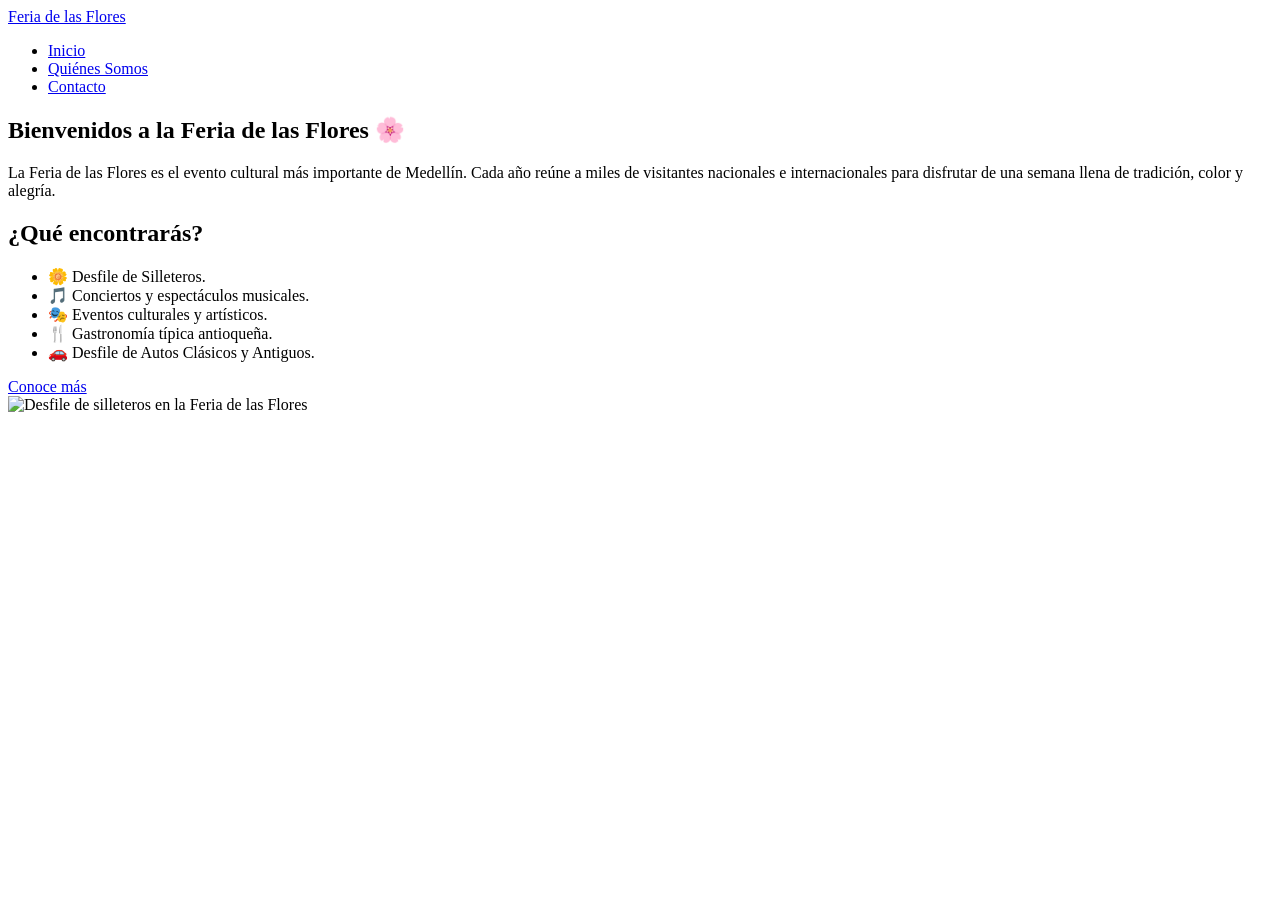
==== index.html @ 1d2eb93b "primeros cambios florez" ====
<!DOCTYPE html>
<html lang="es">
<head>
    <meta charset="UTF-8">
    <meta name="viewport" content="width=device-width, initial-scale=1.0">
    <title>Feria de las Flores</title>
    <link rel="stylesheet" href="style.css">
</head>
<body>

    <header>
        <nav class="navbar">
            <div class="logo">
                <a href="index.html">Feria de las Flores</a>
            </div>

            <ul class="menu">
                <li><a href="index.html">Inicio</a></li>
                <li><a href="quienesSomos.html">Quiénes Somos</a></li>
                <li><a href="contacto.html">Contacto</a></li>
            </ul>
        </nav>
    </header>
      <main>

    <section class="inicio">

        <div class="contenido">

            <div class="texto">

                <h1>Bienvenidos a la Feria de las Flores 🌸</h1>

                <p>
                    La Feria de las Flores es el evento cultural más importante de
                    Medellín. Cada año reúne a miles de visitantes nacionales e
                    internacionales para disfrutar de una semana llena de tradición,
                    color y alegría.
                </p>

                <h2>¿Qué encontrarás?</h2>

                <ul>
                    <li>🌼 Desfile de Silleteros.</li>
                    <li>🎵 Conciertos y espectáculos musicales.</li>
                    <li>🎭 Eventos culturales y artísticos.</li>
                    <li>🍴 Gastronomía típica antioqueña.</li>
                    <li>🚗 Desfile de Autos Clásicos y Antiguos.</li>
                </ul>

                <a href="#" class="boton">Conoce más</a>

            </div>

            <div class="imagen">

                <img src="img/feria-flores.jpg"
                     alt="Desfile de silleteros en la Feria de las Flores">

            </div>

        </div>

    </section>

</main>

</body>
</html>
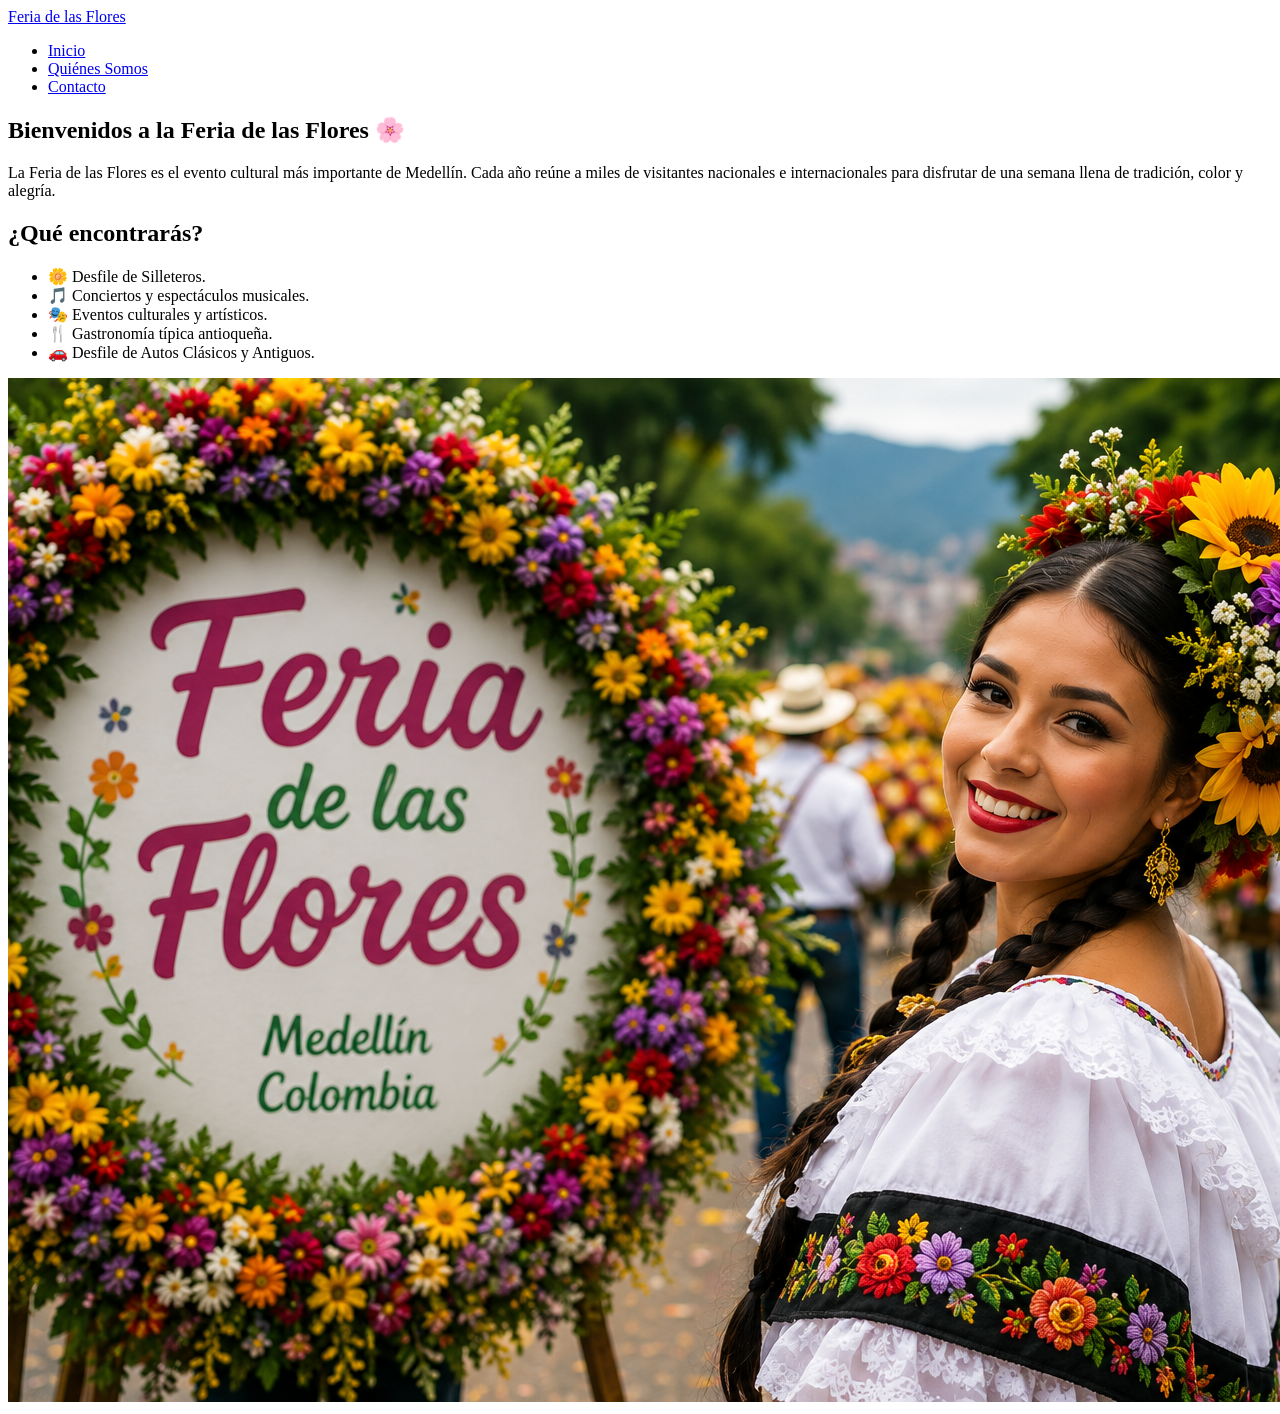
==== commit 8d48a81d: "organizando imagenes" ====
--- a/index.html
+++ b/index.html
@@ -47,14 +47,13 @@
                     <li>🍴 Gastronomía típica antioqueña.</li>
                     <li>🚗 Desfile de Autos Clásicos y Antiguos.</li>
                 </ul>
-
-                <a href="#" class="boton">Conoce más</a>
+          
 
             </div>
 
             <div class="imagen">
 
-                <img src="img/feria-flores.jpg"
+                <img src="img/img1.png"
                      alt="Desfile de silleteros en la Feria de las Flores">
 
             </div>
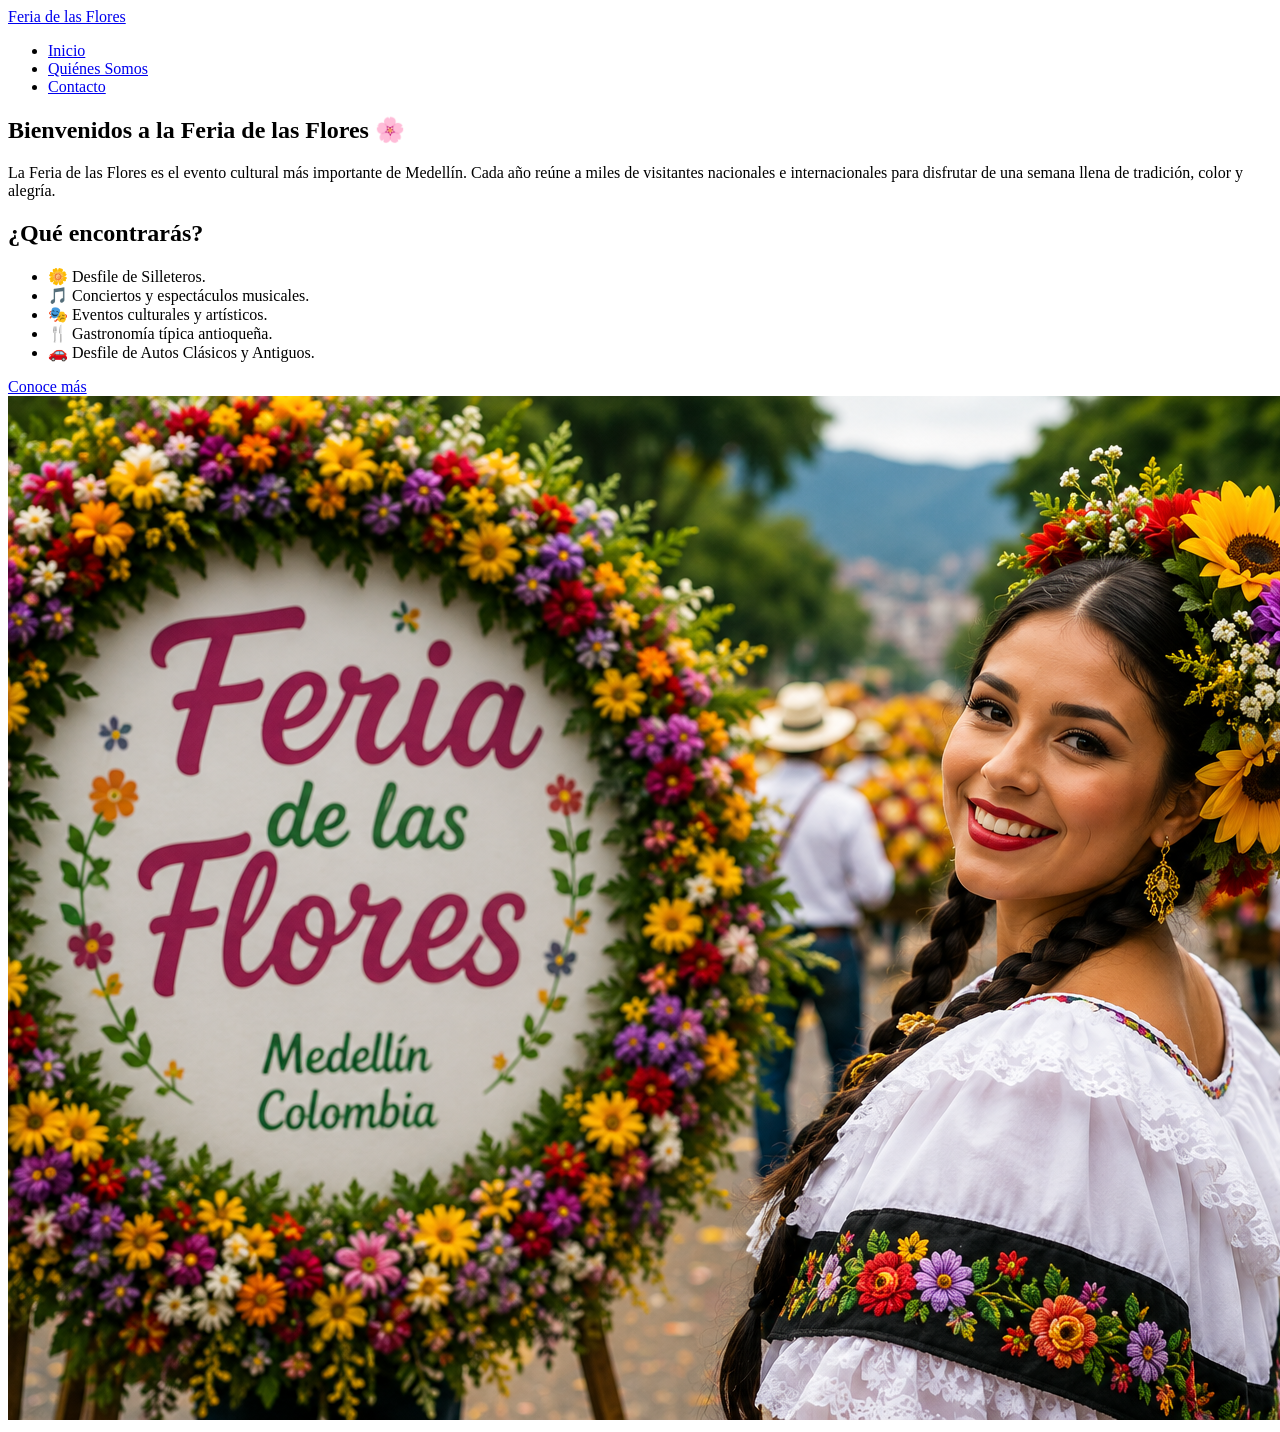
==== commit d1bfa757: "organizando imagen" ====
--- a/index.html
+++ b/index.html
@@ -47,7 +47,8 @@
                     <li>🍴 Gastronomía típica antioqueña.</li>
                     <li>🚗 Desfile de Autos Clásicos y Antiguos.</li>
                 </ul>
-          
+
+                <a href="#" class="boton">Conoce más</a>
 
             </div>
 
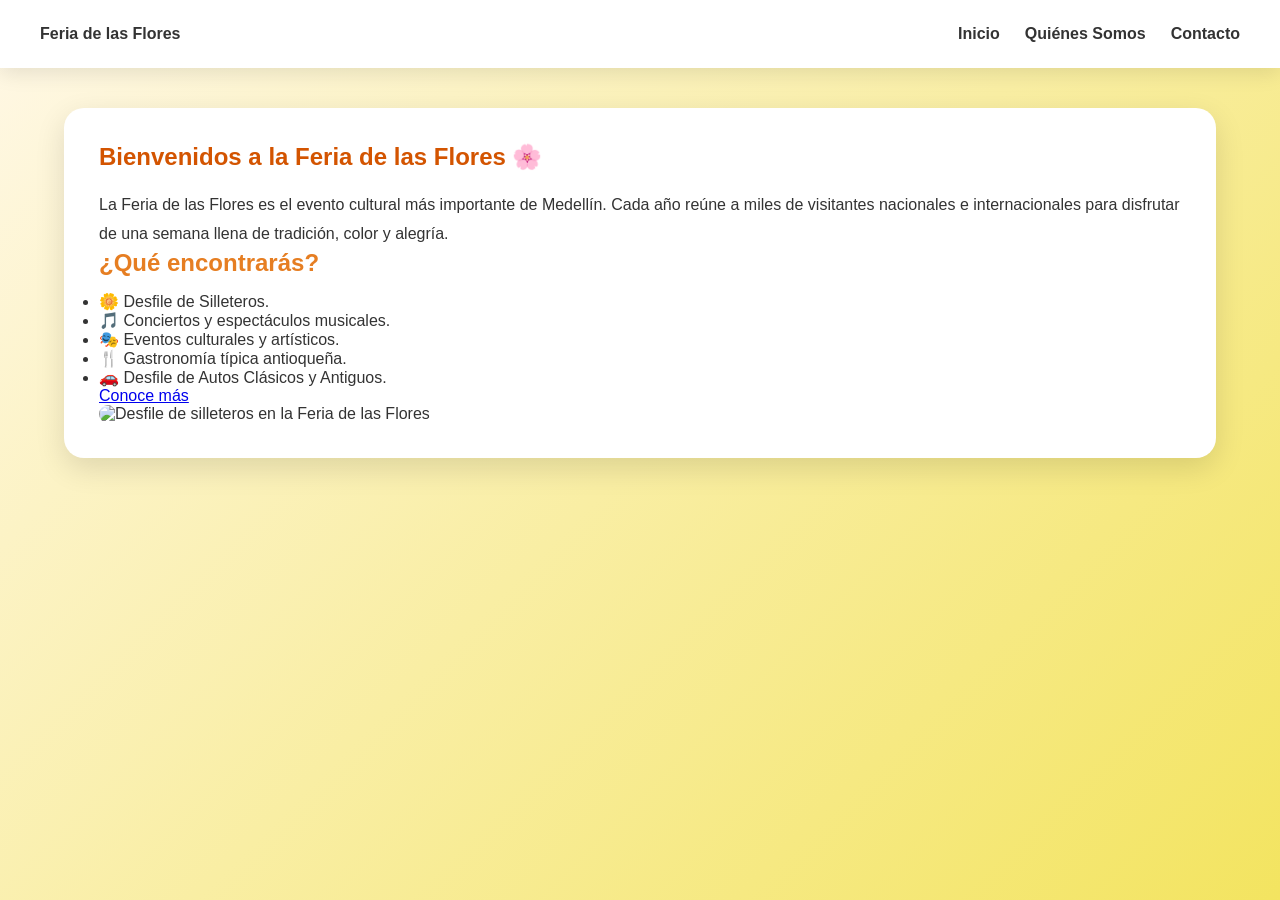
==== commit 1c520982: "Mis cambios antes de actualizar" ====
--- a/index.html
+++ b/index.html
@@ -4,7 +4,7 @@
     <meta charset="UTF-8">
     <meta name="viewport" content="width=device-width, initial-scale=1.0">
     <title>Feria de las Flores</title>
-    <link rel="stylesheet" href="style.css">
+    <link rel="stylesheet" href="styles.css">
 </head>
 <body>
 
@@ -54,7 +54,7 @@
 
             <div class="imagen">
 
-                <img src="img/img1.png"
+                <img src="img/feria-flores.jpg"
                      alt="Desfile de silleteros en la Feria de las Flores">
 
             </div>
--- a/styles.css
+++ b/styles.css
@@ -0,0 +1,96 @@
+*{
+    margin:0;
+    padding:0;
+    box-sizing:border-box;
+}
+
+body{
+    font-family:Arial, Helvetica, sans-serif;
+    background:linear-gradient(135deg,#FFF8E7,#F3E460);
+    color:#333;
+    min-height:100vh;
+}
+
+header{
+    background:#ffffff;
+    padding:25px 40px;
+    box-shadow:0 5px 20px rgba(0,0,0,.1);
+}
+
+nav{
+    display:flex;
+    justify-content:space-between;
+    align-items:center;
+}
+
+nav ul{
+    display:flex;
+    gap:25px;
+    list-style:none;
+}
+
+nav a{
+    text-decoration:none;
+    color:#333;
+    font-weight:bold;
+    transition:.3s;
+}
+
+nav a:hover{
+    color:#e67e22;
+}
+
+main{
+    width:90%;
+    max-width:1200px;
+    margin:40px auto;
+}
+
+section{
+    background:white;
+    padding:35px;
+    border-radius:20px;
+    margin-bottom:30px;
+    box-shadow:0 10px 30px rgba(0,0,0,.12);
+}
+
+h1{
+    color:#d35400;
+    margin-bottom:20px;
+}
+
+h2{
+    color:#e67e22;
+    margin-bottom:15px;
+}
+
+p{
+    line-height:1.8;
+}
+
+img{
+    width:100%;
+    border-radius:15px;
+}
+
+button{
+    background:#f39c12;
+    color:white;
+    border:none;
+    padding:14px 30px;
+    border-radius:10px;
+    cursor:pointer;
+}
+
+button:hover{
+    background:#d68910;
+}
+
+input,
+textarea{
+    width:100%;
+    padding:14px;
+    margin:10px 0 20px;
+    border:1px solid #ccc;
+    border-radius:10px;
+}
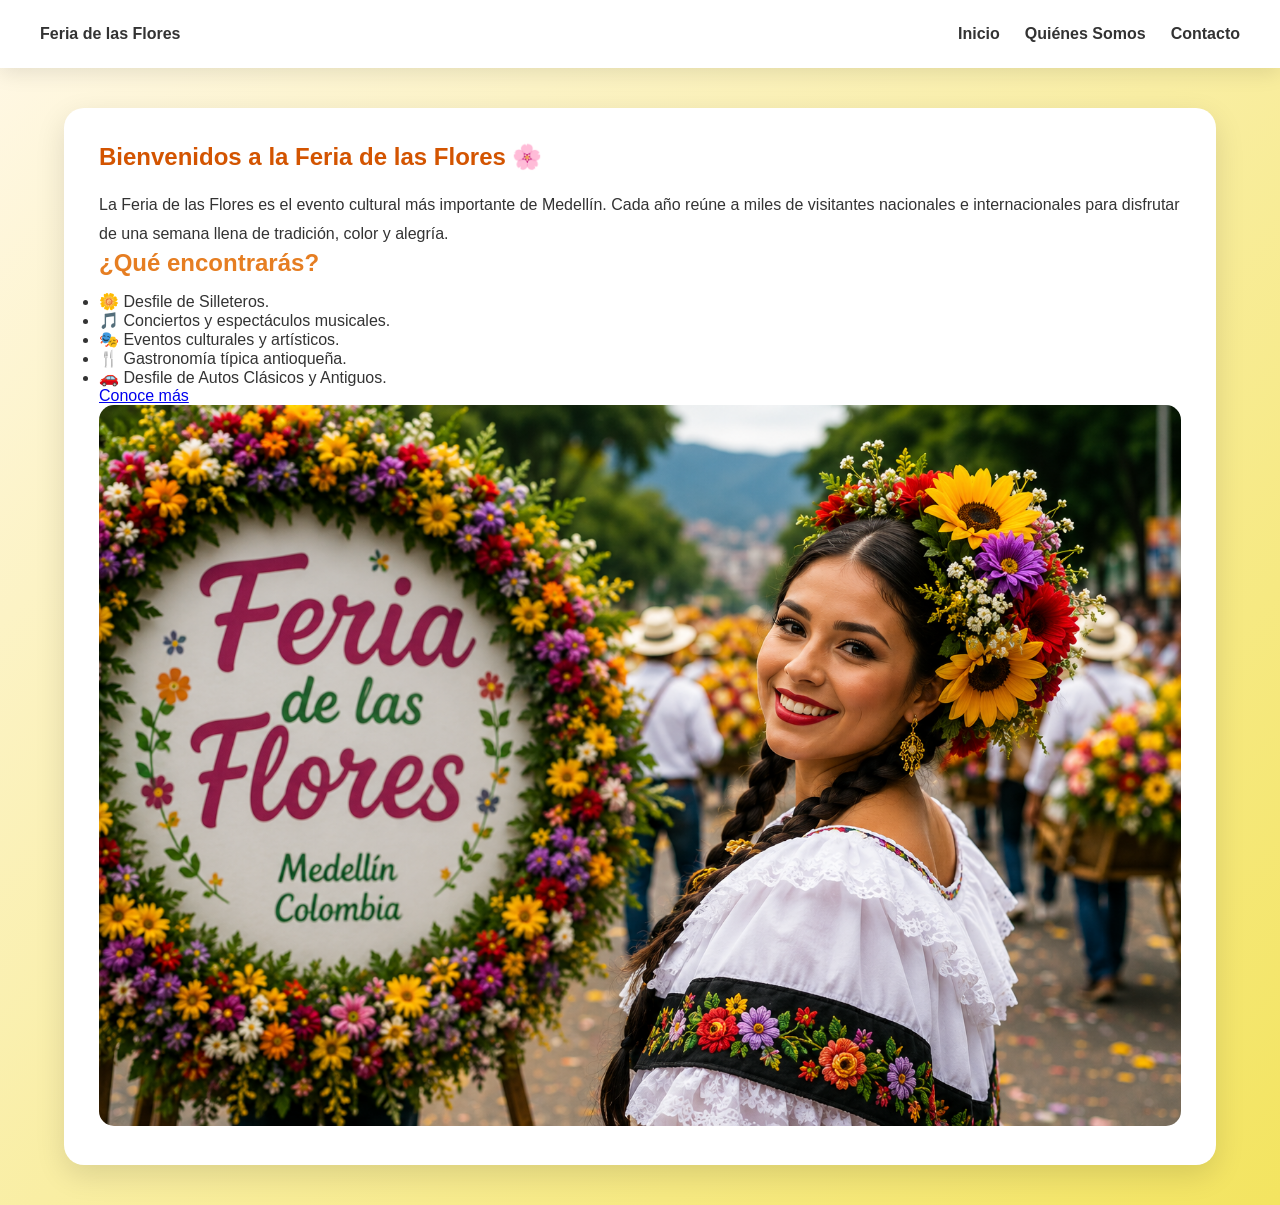
==== commit d974b3b7: "Merge origin/main en main" ====
--- a/index.html
+++ b/index.html
@@ -54,7 +54,7 @@
 
             <div class="imagen">
 
-                <img src="img/feria-flores.jpg"
+                <img src="img/img1.png"
                      alt="Desfile de silleteros en la Feria de las Flores">
 
             </div>
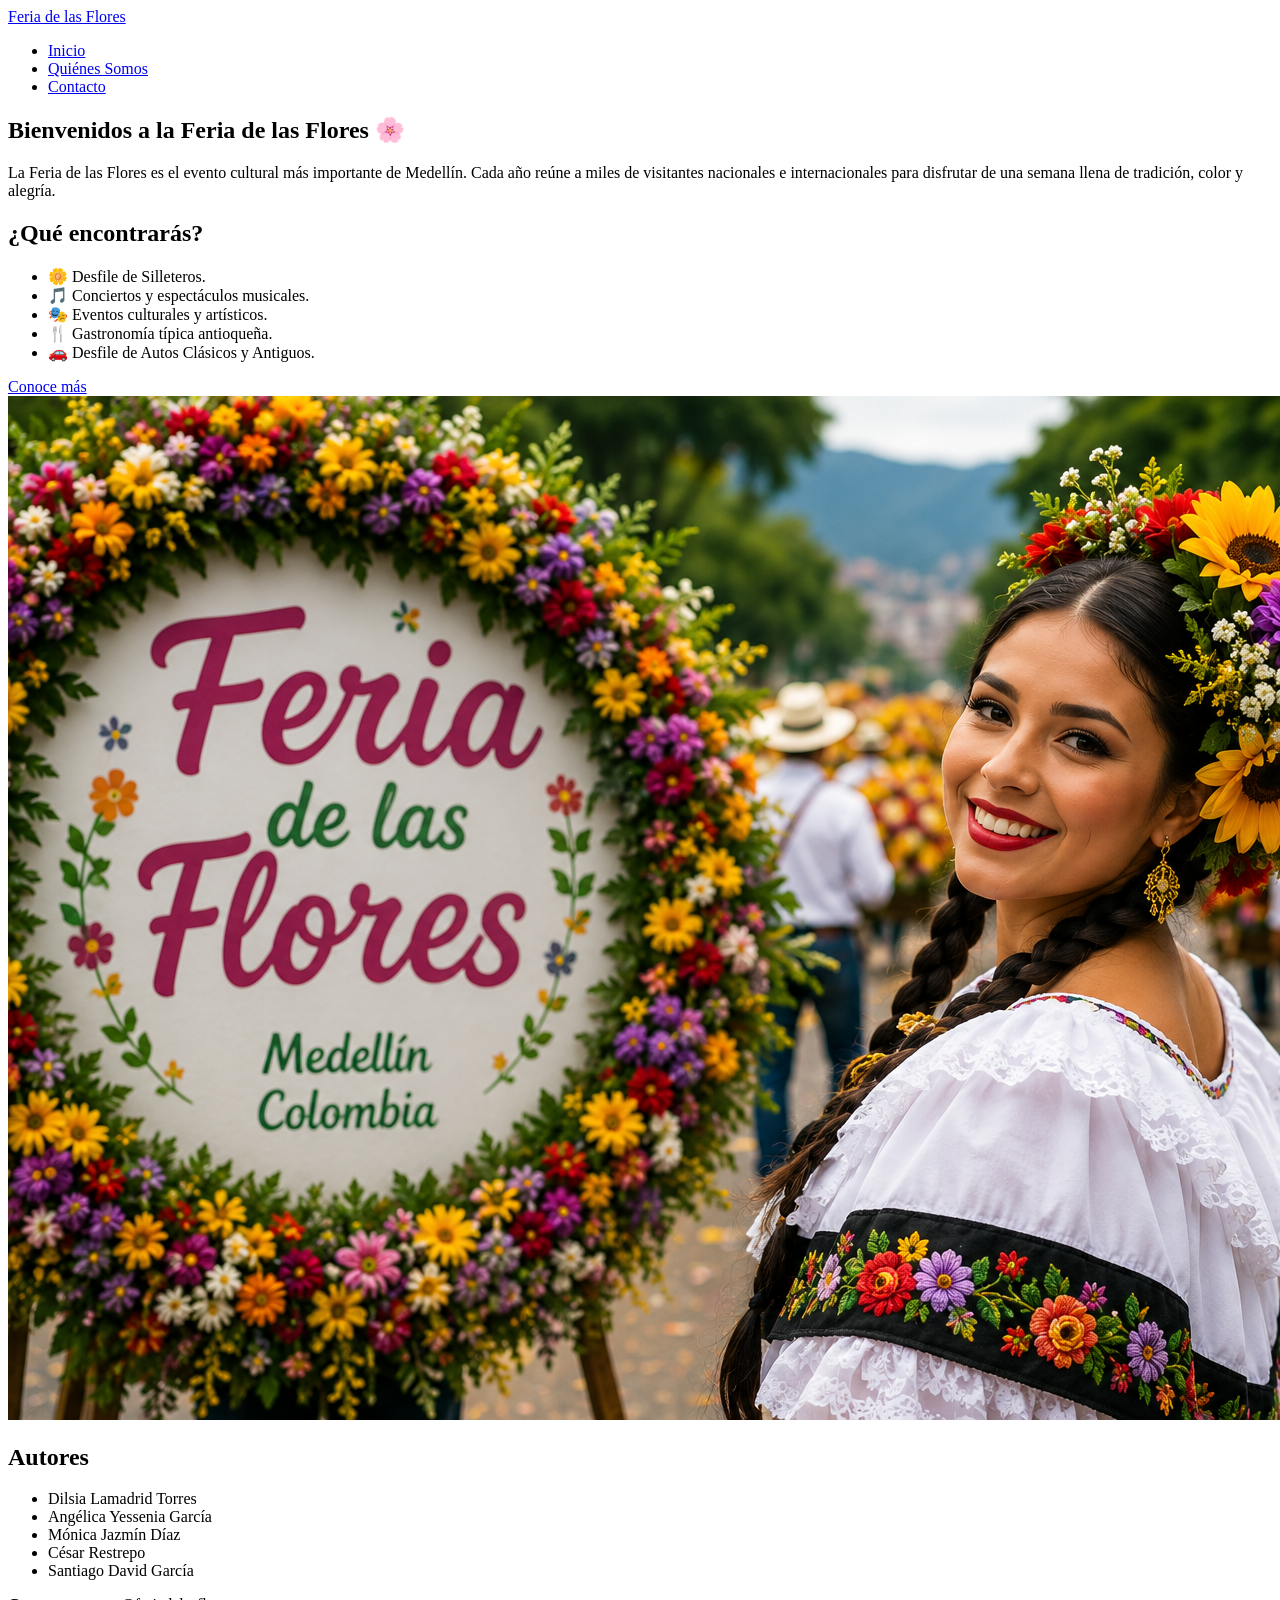
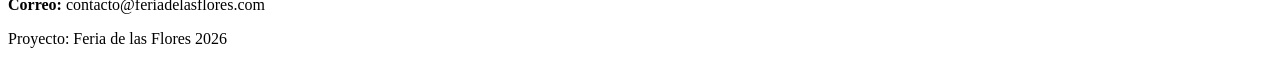
==== commit d6296cbf: "subiendo footer" ====
--- a/index.html
+++ b/index.html
@@ -65,5 +65,29 @@
 
 </main>
 
+<div id="footer">
+
+    <h2>Autores</h2>
+    <ul>
+        <li>Dilsia Lamadrid Torres</li>
+        <li>Angélica Yessenia García</li>
+        <li>Mónica Jazmín Díaz</li>
+        <li>César Restrepo</li>
+        <li>Santiago David García</li>
+    </ul>
+
+    <p>
+        <strong>Correo:</strong>
+        contacto@feriadelasflores.com
+    </p>
+
+    <p>
+        Proyecto: Feria de las Flores 2026
+    </p>
+
+</div>
+</footer>
+
+
 </body>
 </html>
--- a/styles.css
+++ b/styles.css
@@ -1,8 +1,15 @@
+<<<<<<< HEAD
+:root{
+    /* Fondos */
+    --background: #FEEFD1;
+    --surface: #FDE0B1;
+=======
 *{
     margin:0;
     padding:0;
     box-sizing:border-box;
 }
+>>>>>>> fdeddba9b386c64176e31af39df77371e66a2506
 
 body{
     font-family:Arial, Helvetica, sans-serif;
@@ -15,6 +22,11 @@
     background:#ffffff;
     padding:25px 40px;
     box-shadow:0 5px 20px rgba(0,0,0,.1);
+    position:fixed;
+    top:0;
+    left:0;
+    width:100%;
+    z-index:1000;
 }
 
 nav{
@@ -43,7 +55,7 @@
 main{
     width:90%;
     max-width:1200px;
-    margin:40px auto;
+    margin:120px auto 40px;
 }
 
 section{
@@ -80,6 +92,7 @@
     padding:14px 30px;
     border-radius:10px;
     cursor:pointer;
+    transition:.3s;
 }
 
 button:hover{
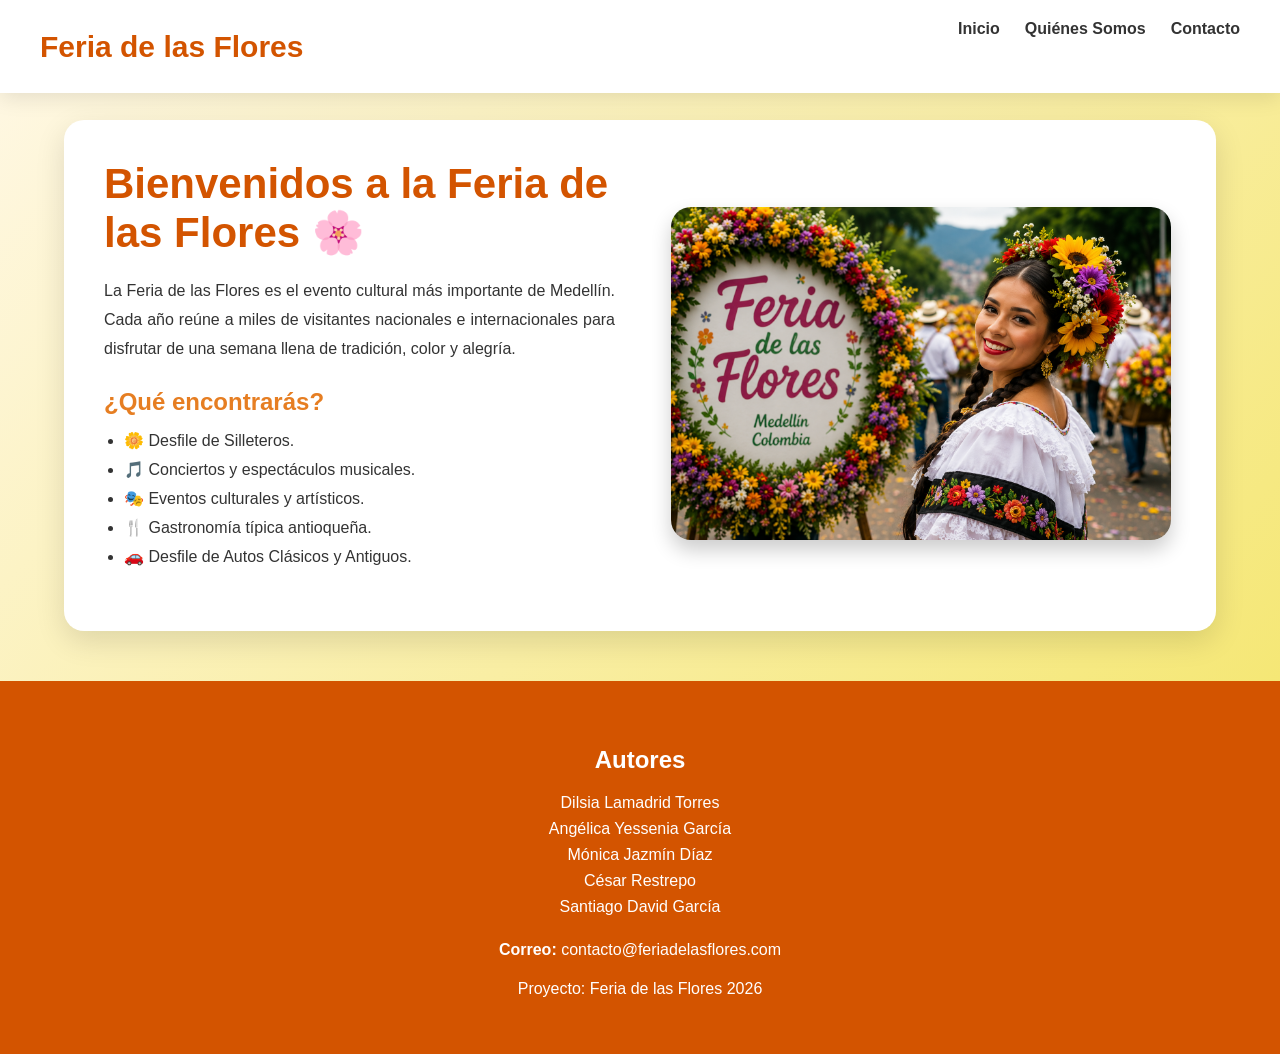
==== commit 55ed7823: "Actualiza la página principal y mejora los estilos" ====
--- a/index.html
+++ b/index.html
@@ -48,7 +48,7 @@
                     <li>🚗 Desfile de Autos Clásicos y Antiguos.</li>
                 </ul>
 
-                <a href="#" class="boton">Conoce más</a>
+                
 
             </div>
 
--- a/styles.css
+++ b/styles.css
@@ -1,15 +1,8 @@
-<<<<<<< HEAD
-:root{
-    /* Fondos */
-    --background: #FEEFD1;
-    --surface: #FDE0B1;
-=======
 *{
     margin:0;
     padding:0;
     box-sizing:border-box;
 }
->>>>>>> fdeddba9b386c64176e31af39df77371e66a2506
 
 body{
     font-family:Arial, Helvetica, sans-serif;
@@ -19,36 +12,45 @@
 }
 
 header{
-    background:#ffffff;
-    padding:25px 40px;
-    box-shadow:0 5px 20px rgba(0,0,0,.1);
+    background:#fff;
+    padding:20px 40px;
     position:fixed;
     top:0;
     left:0;
     width:100%;
+    box-shadow:0 5px 20px rgba(0,0,0,.1);
     z-index:1000;
 }
 
-nav{
+.navbar{
+    max-width:1200px;
+    margin:auto;
     display:flex;
     justify-content:space-between;
     align-items:center;
 }
 
-nav ul{
+.logo a{
+    text-decoration:none;
+    color:#d35400;
+    font-size:30px;
+    font-weight:bold;
+}
+
+.menu{
     display:flex;
+    list-style:none;
     gap:25px;
-    list-style:none;
-}
-
-nav a{
+}
+
+.menu a{
     text-decoration:none;
     color:#333;
     font-weight:bold;
     transition:.3s;
 }
 
-nav a:hover{
+.menu a:hover{
     color:#e67e22;
 }
 
@@ -59,35 +61,83 @@
 }
 
 section{
-    background:white;
-    padding:35px;
+    background:#fff;
+    padding:40px;
     border-radius:20px;
-    margin-bottom:30px;
     box-shadow:0 10px 30px rgba(0,0,0,.12);
+}
+
+.contenido{
+    display:flex;
+    justify-content:space-between;
+    align-items:center;
+    gap:50px;
+    flex-wrap:wrap;
+}
+
+.texto{
+    flex:1;
+    min-width:300px;
+}
+
+.imagen{
+    flex:1;
+    min-width:300px;
+    text-align:center;
+}
+
+.imagen img{
+    width:100%;
+    max-width:500px;
+    border-radius:20px;
+    box-shadow:0 10px 20px rgba(0,0,0,.2);
 }
 
 h1{
     color:#d35400;
     margin-bottom:20px;
+    font-size:42px;
 }
 
 h2{
     color:#e67e22;
-    margin-bottom:15px;
+    margin:25px 0 15px;
 }
 
 p{
     line-height:1.8;
-}
-
-img{
-    width:100%;
-    border-radius:15px;
+    margin-bottom:15px;
+    text-align:justify;
+}
+
+ul{
+    margin-left:20px;
+    margin-bottom:25px;
+}
+
+li{
+    margin-bottom:10px;
+}
+
+.boton{
+    display:inline-block;
+    background:#f39c12;
+    color:#fff;
+    text-decoration:none;
+    padding:14px 30px;
+    border-radius:10px;
+    font-weight:bold;
+    transition:.3s;
+}
+
+.boton:hover{
+    background:#d68910;
+    transform:translateY(-2px);
 }
 
 button{
     background:#f39c12;
-    color:white;
+    color:#fff;
     border:none;
     padding:14px 30px;
     border-radius:10px;
@@ -106,4 +156,84 @@
     margin:10px 0 20px;
     border:1px solid #ccc;
     border-radius:10px;
+    outline:none;
+}
+
+input:focus,
+textarea:focus{
+    border-color:#e67e22;
+}
+
+#footer{
+    background:#d35400;
+    color:#fff;
+    text-align:center;
+    padding:40px 20px;
+    margin-top:50px;
+}
+
+#footer h2{
+    color:#fff;
+    margin-bottom:20px;
+}
+
+#footer ul{
+    list-style:none;
+    margin:0 0 20px;
+    padding:0;
+}
+
+#footer li{
+    margin-bottom:8px;
+}
+
+#footer p{
+    margin-bottom:10px;
+    text-align:center;
+}
+
+@media(max-width:768px){
+
+    header{
+        padding:15px 20px;
+    }
+
+    .navbar{
+        flex-direction:column;
+        gap:20px;
+    }
+
+    .menu{
+        flex-direction:column;
+        align-items:center;
+    }
+
+    .contenido{
+        flex-direction:column;
+        text-align:center;
+    }
+
+    .texto{
+        order:2;
+    }
+
+    .imagen{
+        order:1;
+    }
+
+    h1{
+        font-size:32px;
+    }
+
+    section{
+        padding:25px;
+    }
+
+    main{
+        margin-top:170px;
+    }
+
+    p{
+        text-align:left;
+    }
 }
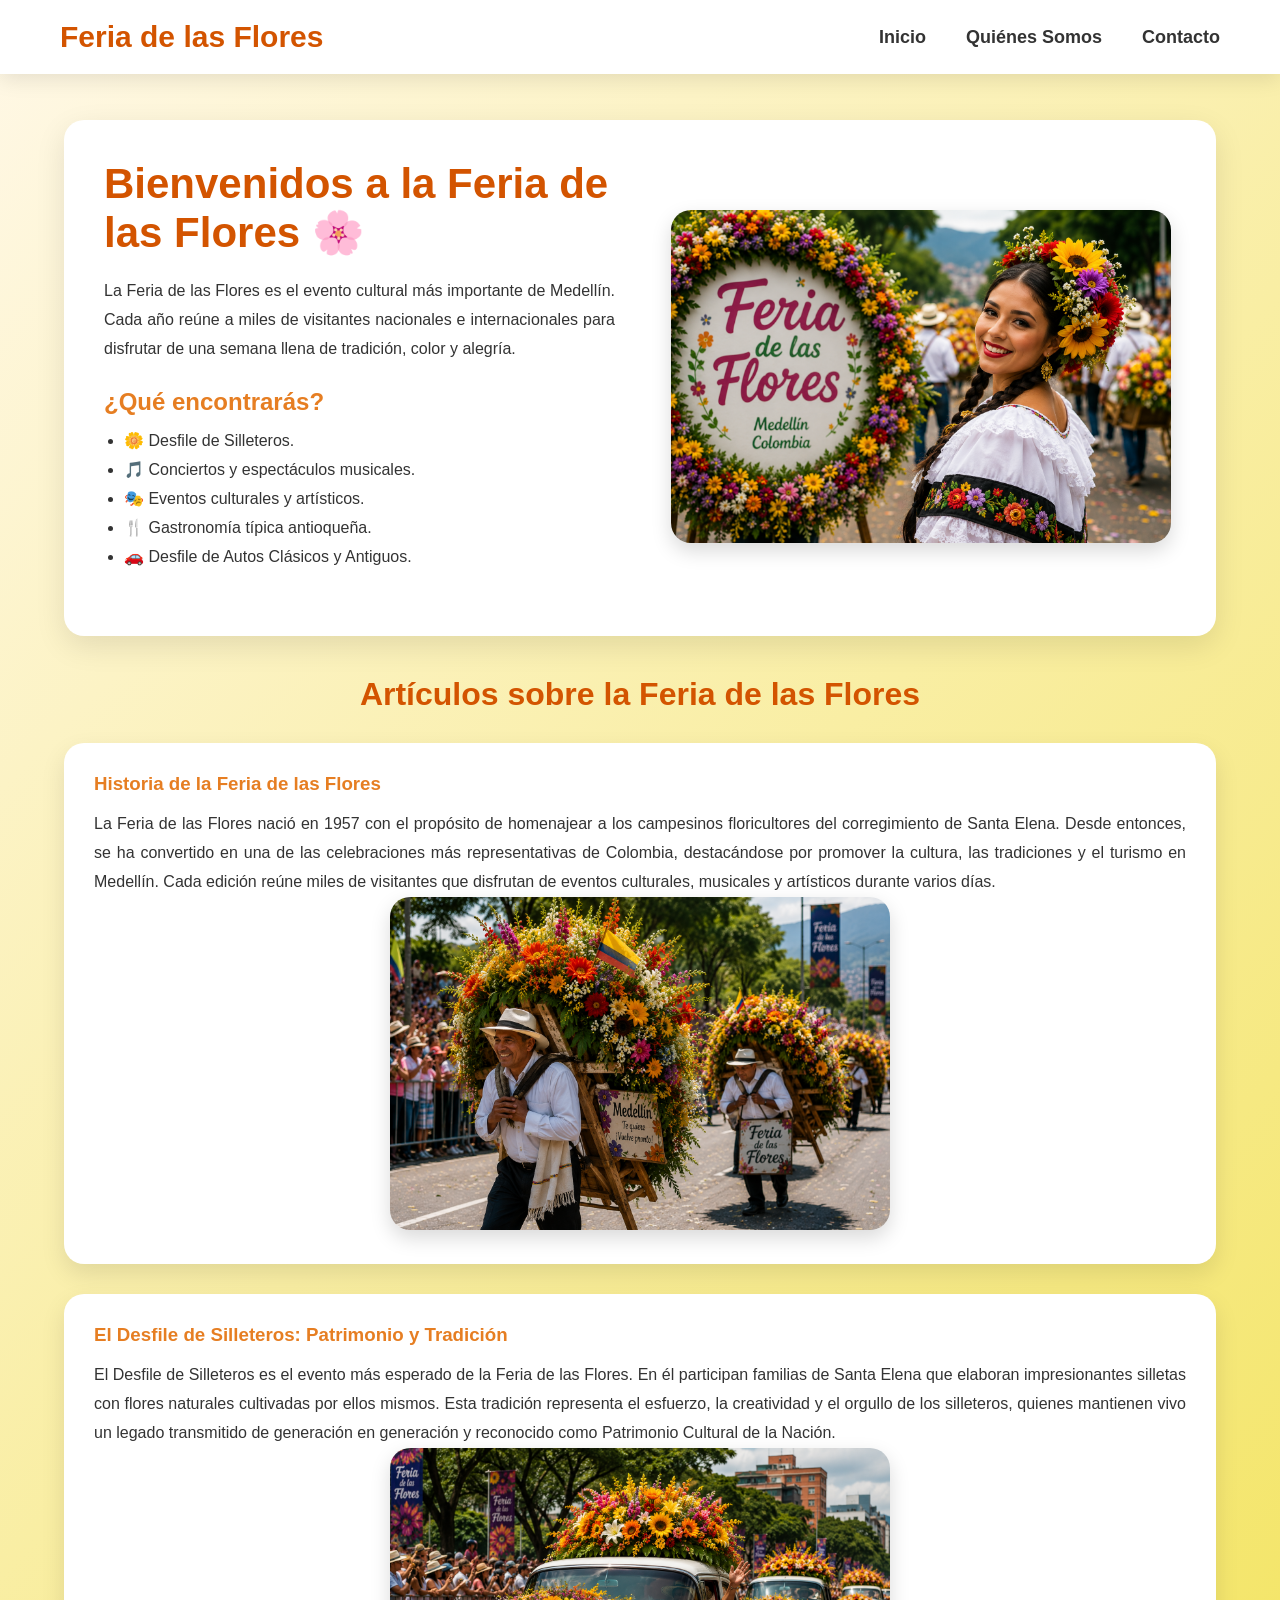
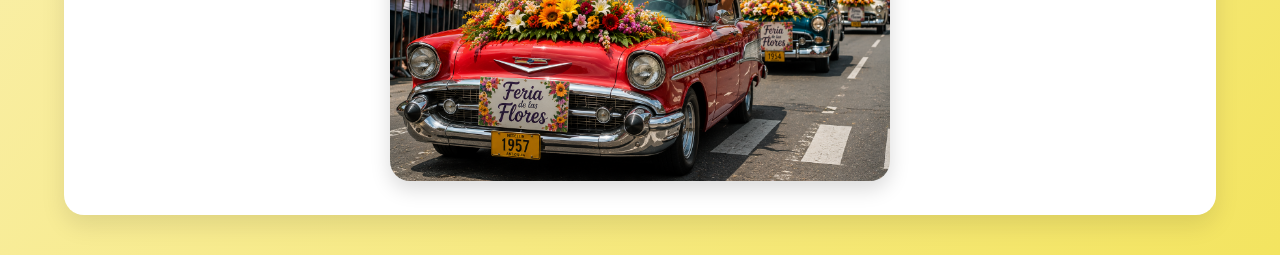
==== commit 3ebc16b0: "Actualiza index y estilos" ====
--- a/index.html
+++ b/index.html
@@ -21,73 +21,91 @@
             </ul>
         </nav>
     </header>
-      <main>
 
-    <section class="inicio">
+    <main>
 
-        <div class="contenido">
+        <section class="inicio">
 
-            <div class="texto">
+            <div class="contenido">
 
-                <h1>Bienvenidos a la Feria de las Flores 🌸</h1>
+                <div class="texto">
 
-                <p>
-                    La Feria de las Flores es el evento cultural más importante de
-                    Medellín. Cada año reúne a miles de visitantes nacionales e
-                    internacionales para disfrutar de una semana llena de tradición,
-                    color y alegría.
-                </p>
+                    <h1>Bienvenidos a la Feria de las Flores 🌸</h1>
 
-                <h2>¿Qué encontrarás?</h2>
+                    <p>
+                        La Feria de las Flores es el evento cultural más importante de
+                        Medellín. Cada año reúne a miles de visitantes nacionales e
+                        internacionales para disfrutar de una semana llena de tradición,
+                        color y alegría.
+                    </p>
 
-                <ul>
-                    <li>🌼 Desfile de Silleteros.</li>
-                    <li>🎵 Conciertos y espectáculos musicales.</li>
-                    <li>🎭 Eventos culturales y artísticos.</li>
-                    <li>🍴 Gastronomía típica antioqueña.</li>
-                    <li>🚗 Desfile de Autos Clásicos y Antiguos.</li>
-                </ul>
+                    <h2>¿Qué encontrarás?</h2>
 
-                
+                    <ul>
+                        <li>🌼 Desfile de Silleteros.</li>
+                        <li>🎵 Conciertos y espectáculos musicales.</li>
+                        <li>🎭 Eventos culturales y artísticos.</li>
+                        <li>🍴 Gastronomía típica antioqueña.</li>
+                        <li>🚗 Desfile de Autos Clásicos y Antiguos.</li>
+                    </ul>
+
+                    
+
+                </div>
+
+                <div class="imagen">
+                    <img src="img/img1.png" alt="Desfile de silleteros en la Feria de las Flores">
+                </div>
 
             </div>
 
-            <div class="imagen">
+        </section>
 
-                <img src="img/img1.png"
-                     alt="Desfile de silleteros en la Feria de las Flores">
+        <section class="articulos">
 
-            </div>
+            <h2>Artículos sobre la Feria de las Flores</h2>
 
-        </div>
+            <article class="articulo">
 
-    </section>
+                <h3>Historia de la Feria de las Flores</h3>
 
-</main>
+                <p>
+                    La Feria de las Flores nació en 1957 con el propósito de homenajear
+                    a los campesinos floricultores del corregimiento de Santa Elena.
+                    Desde entonces, se ha convertido en una de las celebraciones más
+                    representativas de Colombia, destacándose por promover la cultura,
+                    las tradiciones y el turismo en Medellín. Cada edición reúne miles
+                    de visitantes que disfrutan de eventos culturales, musicales y
+                    artísticos durante varios días.
+                </p>
+                <div class="imagen">
+                    <img src="img/img4.png" alt="Historia de la Feria de las Flores">
+                </div>
 
-<div id="footer">
+            </article>
 
-    <h2>Autores</h2>
-    <ul>
-        <li>Dilsia Lamadrid Torres</li>
-        <li>Angélica Yessenia García</li>
-        <li>Mónica Jazmín Díaz</li>
-        <li>César Restrepo</li>
-        <li>Santiago David García</li>
-    </ul>
+            <article class="articulo">
 
-    <p>
-        <strong>Correo:</strong>
-        contacto@feriadelasflores.com
-    </p>
+                <h3>El Desfile de Silleteros: Patrimonio y Tradición</h3>
 
-    <p>
-        Proyecto: Feria de las Flores 2026
-    </p>
+                <p>
+                    El Desfile de Silleteros es el evento más esperado de la Feria de
+                    las Flores. En él participan familias de Santa Elena que elaboran
+                    impresionantes silletas con flores naturales cultivadas por ellos
+                    mismos. Esta tradición representa el esfuerzo, la creatividad y el
+                    orgullo de los silleteros, quienes mantienen vivo un legado
+                    transmitido de generación en generación y reconocido como
+                    Patrimonio Cultural de la Nación.
+                </p>
+                <div class="imagen">
+                    <img src="img/img6.png" alt="El Desfile de Silleteros: Patrimonio y Tradición">
+                </div>
 
-</div>
-</footer>
+            </article>
 
+        </section>
+
+    </main>
 
 </body>
 </html>
--- a/styles.css
+++ b/styles.css
@@ -12,41 +12,47 @@
 }
 
 header{
+    width:100%;
     background:#fff;
-    padding:20px 40px;
     position:fixed;
     top:0;
     left:0;
-    width:100%;
     box-shadow:0 5px 20px rgba(0,0,0,.1);
     z-index:1000;
 }
 
 .navbar{
-    max-width:1200px;
-    margin:auto;
+    width:100%;
     display:flex;
     justify-content:space-between;
     align-items:center;
+    padding:20px 60px;
+}
+
+.logo{
+    flex:1;
 }
 
 .logo a{
     text-decoration:none;
-    color:#d35400;
     font-size:30px;
     font-weight:bold;
+    color:#d35400;
 }
 
 .menu{
+    flex:1;
     display:flex;
+    justify-content:flex-end;
+    gap:40px;
     list-style:none;
-    gap:25px;
 }
 
 .menu a{
     text-decoration:none;
     color:#333;
     font-weight:bold;
+    font-size:18px;
     transition:.3s;
 }
 
@@ -60,11 +66,12 @@
     margin:120px auto 40px;
 }
 
-section{
+.inicio{
     background:#fff;
+    border-radius:20px;
     padding:40px;
-    border-radius:20px;
-    box-shadow:0 10px 30px rgba(0,0,0,.12);
+    box-shadow:0 10px 30px rgba(0,0,0,.1);
+    margin-bottom:40px;
 }
 
 .contenido{
@@ -77,46 +84,46 @@
 
 .texto{
     flex:1;
-    min-width:300px;
+    min-width:320px;
+}
+
+.texto h1{
+    color:#d35400;
+    font-size:42px;
+    margin-bottom:20px;
+}
+
+.texto h2{
+    color:#e67e22;
+    margin:25px 0 15px;
+}
+
+.texto p{
+    line-height:1.8;
+    text-align:justify;
+    margin-bottom:20px;
+}
+
+.texto ul{
+    margin-left:20px;
+    margin-bottom:30px;
+}
+
+.texto li{
+    margin-bottom:10px;
 }
 
 .imagen{
     flex:1;
-    min-width:300px;
     text-align:center;
+    min-width:320px;
 }
 
 .imagen img{
     width:100%;
     max-width:500px;
     border-radius:20px;
-    box-shadow:0 10px 20px rgba(0,0,0,.2);
-}
-
-h1{
-    color:#d35400;
-    margin-bottom:20px;
-    font-size:42px;
-}
-
-h2{
-    color:#e67e22;
-    margin:25px 0 15px;
-}
-
-p{
-    line-height:1.8;
-    margin-bottom:15px;
-    text-align:justify;
-}
-
-ul{
-    margin-left:20px;
-    margin-bottom:25px;
-}
-
-li{
-    margin-bottom:10px;
+    box-shadow:0 8px 20px rgba(0,0,0,.15);
 }
 
 .boton{
@@ -132,36 +139,40 @@
 
 .boton:hover{
     background:#d68910;
-    transform:translateY(-2px);
-}
-
-button{
-    background:#f39c12;
-    color:#fff;
-    border:none;
-    padding:14px 30px;
-    border-radius:10px;
-    cursor:pointer;
+}
+
+.articulos{
+    margin-top:40px;
+}
+
+.articulos h2{
+    text-align:center;
+    color:#d35400;
+    font-size:32px;
+    margin-bottom:30px;
+}
+
+.articulo{
+    background:#fff;
+    padding:30px;
+    border-radius:20px;
+    margin-bottom:30px;
+    box-shadow:0 10px 25px rgba(0,0,0,.1);
     transition:.3s;
 }
 
-button:hover{
-    background:#d68910;
-}
-
-input,
-textarea{
-    width:100%;
-    padding:14px;
-    margin:10px 0 20px;
-    border:1px solid #ccc;
-    border-radius:10px;
-    outline:none;
-}
-
-input:focus,
-textarea:focus{
-    border-color:#e67e22;
+.articulo:hover{
+    transform:translateY(-5px);
+}
+
+.articulo h3{
+    color:#e67e22;
+    margin-bottom:15px;
+}
+
+.articulo p{
+    line-height:1.8;
+    text-align:justify;
 }
 
 #footer{
@@ -179,8 +190,7 @@
 
 #footer ul{
     list-style:none;
-    margin:0 0 20px;
-    padding:0;
+    margin-bottom:20px;
 }
 
 #footer li{
@@ -189,51 +199,54 @@
 
 #footer p{
     margin-bottom:10px;
-    text-align:center;
+    line-height:1.6;
 }
 
 @media(max-width:768px){
-
-    header{
-        padding:15px 20px;
-    }
 
     .navbar{
         flex-direction:column;
+        padding:20px;
         gap:20px;
     }
 
+    .logo{
+        flex:none;
+    }
+
     .menu{
+        flex:none;
         flex-direction:column;
+        justify-content:center;
         align-items:center;
+        gap:15px;
+    }
+
+    main{
+        margin-top:180px;
     }
 
     .contenido{
         flex-direction:column;
+    }
+
+    .texto{
         text-align:center;
     }
 
-    .texto{
-        order:2;
-    }
-
-    .imagen{
-        order:1;
-    }
-
-    h1{
+    .texto h1{
         font-size:32px;
     }
 
-    section{
-        padding:25px;
-    }
-
-    main{
-        margin-top:170px;
-    }
-
-    p{
+    .texto p{
         text-align:left;
     }
+
+    .texto ul{
+        text-align:left;
+    }
+
+    .imagen img{
+        max-width:100%;
+    }
 }
